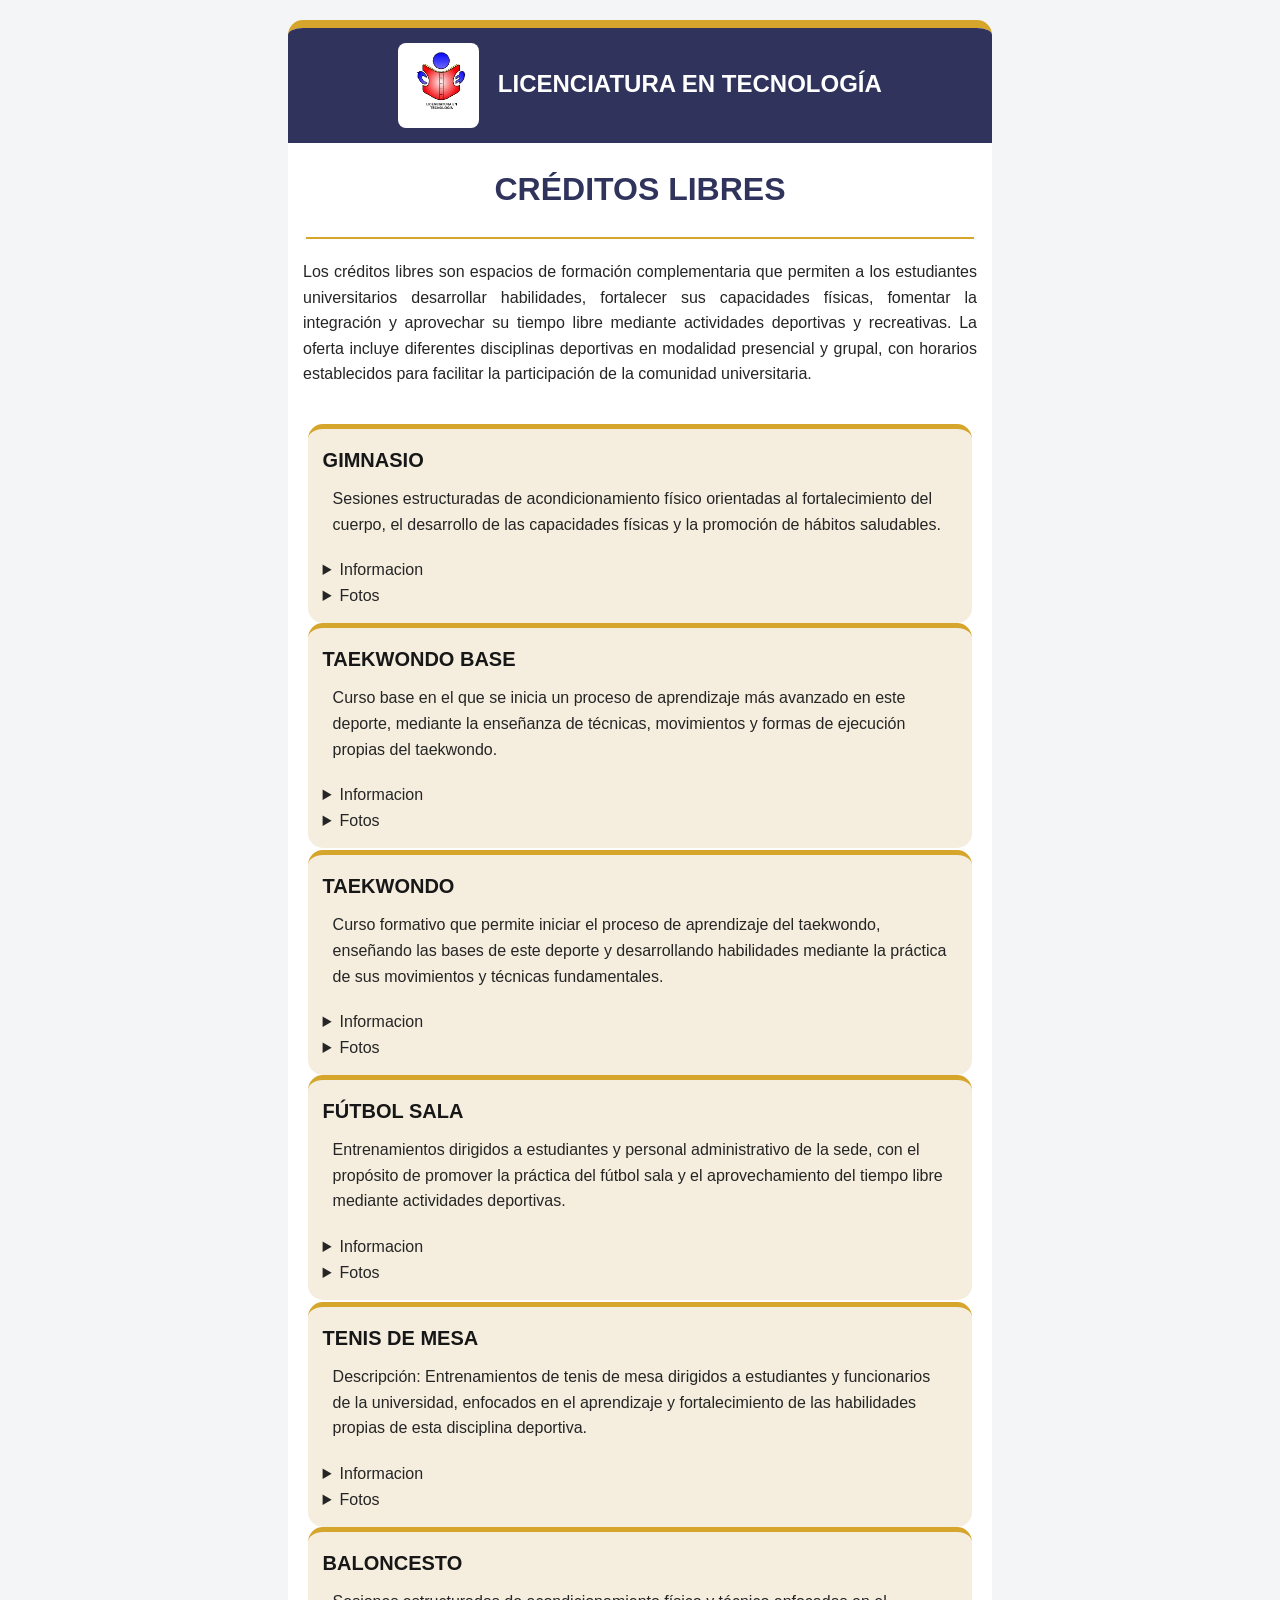
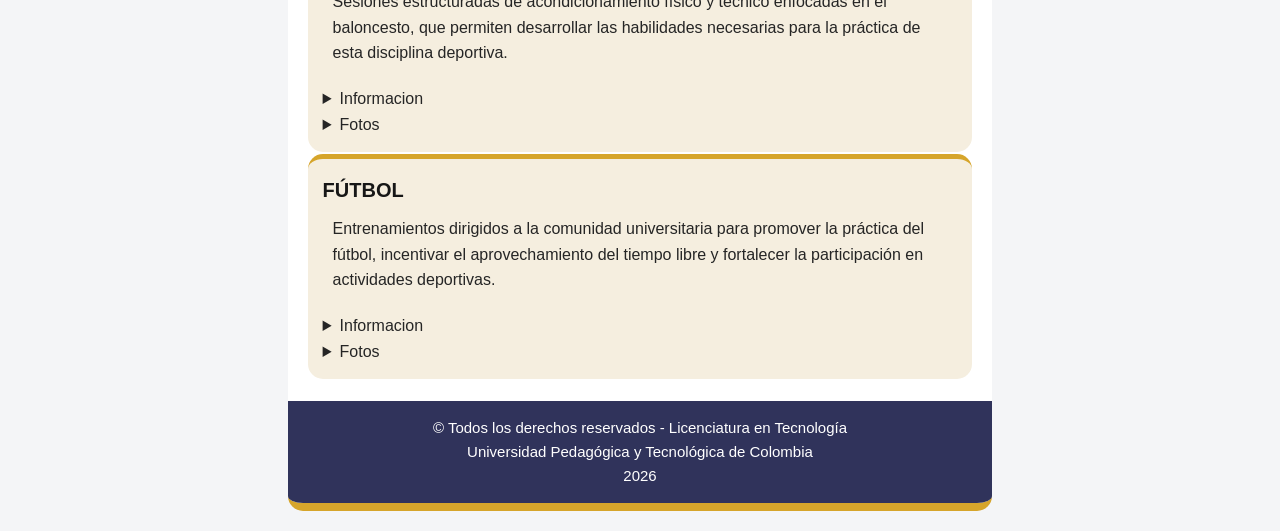
==== index.html @ f5bb831e "Add files via upload" ====
﻿
<!DOCTYPE html>
<html lang="es">

<head>
    <meta charset="UTF-8">
    <title>CRÉDITOS LIBRES</title>
    <link rel="stylesheet" href="estilos.css">
</head>

<body>
<div class="div_ppal">
    <p class="encabezado">
    <span class="caja_logo">
        <img src="lictec.png" alt="Logo de la Licenciatura en Tecnología">
    </span>
    LICENCIATURA EN TECNOLOGÍA
    </p>

    <div class="Intro">
	<h1>CRÉDITOS LIBRES</H1>
	<hr>
	<p class="text">Los créditos libres son espacios de formación complementaria que permiten a los estudiantes universitarios
	desarrollar habilidades, fortalecer sus capacidades físicas, fomentar la integración y aprovechar su tiempo libre
	mediante actividades deportivas y recreativas.
	La oferta incluye diferentes disciplinas deportivas en modalidad presencial y grupal, con horarios establecidos
	para facilitar la participación de la comunidad universitaria.
	</p>

   <!-- <p class="lema">
        Aprende Creando y Enseña para Transformar
    </p>

    <p class="institucion">
        Universidad Pedagógica y Tecnológica de Colombia
    </p>-->

  <table class="tarjetas">
            <td class="f1c1">
                <h3>GIMNASIO</h3>

                <p class="subpresentacion">Sesiones estructuradas de acondicionamiento físico orientadas al fortalecimiento del cuerpo, el
				desarrollo de las capacidades físicas y la promoción de hábitos saludables.</p>

        <details>
		  <summary>Informacion</summary>
		    <p class="subpresentacion1"><b>Objetivo:</b> Promover la actividad física, mejorar la condición corporal y fortalecer la coordinación, flexibilidad,
			resistencia y bienestar de los participantes.
			<br><b>Modalidad:</b> Presencial - Grupal.</p>
		    <table class="tabls1">     
			<thead>       
			  <tr>         
			    <th class="colum">Día</th>
				<th class="colum">Hora de Inicio</th>
                <th class="colum">Hora de Fin</th>
            	</tr>
            </thead>
			<tbody>
				<!-- Reemplaza o añade tus horarios aquí -->
			<tr>
				<td>Lunes</td>
				<td>8:00 a.m.</td>
				<td>8:00 p.m.</td>
			</tr>
			<tr>
				<td>Martes</td>
				<td>6:00 a.m.</td>
				<td>6:00 p.m.</td>
			</tr>
			<tr>
				<td>Miercoles</td>
				<td>6:00 a.m.</td>
				<td>6:00 p.m.</td>
			</tr>
			<tr>
				<td>Jueves</td>
				<td>6:00 a.m.</td>
				<td>6:00 p.m.</td>
			</tr>
			<tr>
				<td>Viernes</td>
				<td>6:00 a.m.</td>
				<td>12:00 p.m.</td>
			</tr>
	
				</tbody>     
				</table>
			</details>
			<details>
		  		<summary>Fotos</summary>
					<span class="foto">
						<img src="gym.jpeg" alt="Foto de Gimnasio">
					</span>
			</details>
            </td>

            <td class="f1c2">
                <h3>TAEKWONDO BASE</h3>

                <p class="subpresentacion">Curso base en el que se inicia un proceso de aprendizaje más avanzado en este deporte,
		mediante la enseñanza de técnicas, movimientos y formas de ejecución propias del taekwondo.</p>

                <details>
		  <summary>Informacion</summary>
		    <p class="subpresentacion1"><b>Objetivo:</b> Fortalecer las habilidades técnicas y físicas de los participantes, promoviendo la disciplina, el
			autocontrol, la coordinación y el respeto.
			<br><b>Modalidad:</b> Presencial – Grupal.</p>     
			<table class="tabls1">     
			<thead>       
			  <tr>         
			    <th class="colum">Día</th>
				<th class="colum">Hora de Inicio</th>
                <th class="colum">Hora de Fin</th>
            	</tr>
            </thead>
			<tbody>
				<!-- Reemplaza o añade tus horarios aquí -->
			<tr>
				<td>Martes</td>
				<td>12:00 p.m.</td>
				<td>2:00 p.m.</td>
			</tr>
			<tr>
				<td>Jueves</td>
				<td>12:00 p.m.</td>
				<td>2:00 p.m.</td>
			</tr>
			<tr>
				<td>Viernes</td>
				<td>8:00 a.m.</td>
				<td>10:00 a.m.</td>
			</tr>
			</tbody>     
			</table>
		</details>
		<details>
		  		<summary>Fotos</summary>
				<span class="foto">
						<img src="tae.jpeg" alt="Foto de Gimnasio">
				</span>
			</details>
		</td>
        </tr>
        <tr>
            <td class="f2c1">
                <h3>TAEKWONDO</h3>

                <p class="subpresentacion">Curso formativo que permite iniciar el proceso de aprendizaje del taekwondo, enseñando las bases
		de este deporte y desarrollando habilidades mediante la práctica de sus movimientos y técnicas fundamentales.</p>

		<details>
		  <summary>Informacion</summary>
		    <p class="subpresentacion1"><b>Objetivo:</b>Desarrollar las capacidades físicas, la coordinación, la disciplina y el respeto a través de la práctica del
			taekwondo.
			<br><b>Modalidad:</b> Presencial – Grupal.</p>
		   <table class="tabls1">     
			<thead>       
			  <tr>         
			    <th class="colum">Día</th>
				<th class="colum">Hora de Inicio</th>
                <th class="colum">Hora de Fin</th>
            	</tr>
            </thead>
			<tbody>
				<!-- Reemplaza o añade tus horarios aquí -->

			<tr>
				<td>Martes</td>
				<td>10:00 a.m.</td>
				<td>12:00 p.m.</td>
			</tr>
			<tr>
				<td>Jueves</td>
				<td>10:00 a.m.</td>
				<td>12:00 p.m.</td>
			</tr>
				</tbody>     
				</table>
		</details>
		<details>
		  		<summary>Fotos</summary>
				<span class="foto">
						<img src="tae2.jpeg" alt="Foto de Gimnasio">
				</span>
		</details>
            </td>

            <td class="f2c2">
                <h3>FÚTBOL SALA</h3>

                <p class="subpresentacion">Entrenamientos dirigidos a estudiantes y personal administrativo de la sede, con el propósito de
				promover la práctica del fútbol sala y el aprovechamiento del tiempo libre mediante actividades deportivas.</p>
 
		<details>
		  <summary>Informacion</summary>
		    <p class="subpresentacion1"><b>Objetivo:</b> Fortalecer las habilidades técnicas, la coordinación, el trabajo en equipo y la capacidad de cooperación
			a través del fútbol sala.
			<br><b>Modalidad:</b> Presencial – Grupal.</p>
		    <table class="tabls1">     
			<thead>       
			  <tr>         
			    <th class="colum">Día</th>
				<th class="colum">Hora de Inicio</th>
                <th class="colum">Hora de Fin</th>
            	</tr>
            </thead>
			<tbody>
				<!-- Reemplaza o añade tus horarios aquí -->
			<tr>
				<td>Lunes</td>
				<td>6:00 a.m.</td>
				<td>8:00 p.m.</td>
			</tr>
			<tr>
				<td>Martes</td>
				<td>6:00 p.m.</td>
				<td>8:00 p.m.</td>
			</tr>
			<tr>
				<td>Miercoles</td>
				<td>6:00 a.m.</td>
				<td>8:00 p.m.</td>
			</tr>
			<tr>
				<td>Jueves</td>
				<td>6:00 p.m.</td>
				<td>8:00 p.m.</td>
			</tr>	
				</tbody>     
				</table>
		</details>
		<details>
		  		<summary>Fotos</summary>
				<span class="foto">
						<img src="fsala.jpeg" alt="Foto de Gimnasio">
						<img src="fsala2.jpeg" alt="Foto de Gimnasio">
						<img src="fsala3.jpeg" alt="Foto de Gimnasio">
				</span>
		</details>
        </td>
        </tr>
        <tr>

            <td class="f3c1">
                <h3>TENIS DE MESA </h3>

                <p class="subpresentacion">Descripción: Entrenamientos de tenis de mesa dirigidos a estudiantes y funcionarios de la universidad,
		enfocados en el aprendizaje y fortalecimiento de las habilidades propias de esta disciplina deportiva.</p>

                <details>
		  <summary>Informacion</summary>
		    <p class="subpresentacion1"><b>Objetivo:</b> Desarrollar la coordinación, los reflejos, la concentración, la agilidad y las habilidades técnicas
			mediante la práctica del tenis de mesa.
			<br><b>Modalidad:</b> Presencial – Grupal.</p>
		    <table class="tabls1">     
			<thead>       
			  <tr>         
			    <th class="colum">Día</th>
				<th class="colum">Hora de Inicio</th>
                <th class="colum">Hora de Fin</th>
            	</tr>
            </thead>
			<tbody>
				<!-- Reemplaza o añade tus horarios aquí -->
			<tr>
				<td>Lunes</td>
				<td>10:00 a.m.</td>
				<td>12:00 p.m.</td>
			</tr>
			<tr>
				<td>Martes</td>
				<td>10:00 a.m.</td>
				<td>12:00 p.m.</td>
			</tr>
			<tr>
				<td>Miercoles</td>
				<td>10:00 a.m.</td>
				<td>12:00 p.m.</td>
			</tr>
			<tr>
				<td>Jueves</td>
				<td>10:00 a.m.</td>
				<td>12:00 p.m.</td>
			</tr>
			<tr>
				<td>Viernes</td>
				<td>10:00 a.m.</td>
				<td>12:00 p.m.</td>
			</tr>
	
				</tbody>     
				</table>
		</details>
		<details>
		  		<summary>Fotos</summary>
				<span class="foto">
						<img src="tenis.jpeg" alt="Foto de Gimnasio">
						<img src="tenis2.jpeg" alt="Foto de Gimnasio">
						<img src="tenisf.jpeg" alt="Foto de Gimnasio">
				</span>
		</details>
        </td>
        <td class="f3c2">
            <h3>BALONCESTO</h3>

            <p class="subpresentacion">Sesiones estructuradas de acondicionamiento físico y técnico enfocadas en el baloncesto, que
			permiten desarrollar las habilidades necesarias para la práctica de esta disciplina deportiva.</p>
                
		<details>
		  <summary>Informacion</summary>
		    <p class="subpresentacion1"><b>Objetivo:</b> Fortalecer las capacidades físicas, las habilidades técnicas, la coordinación y el trabajo en equipo
			mediante ejercicios y actividades relacionadas con el baloncesto.
			<br><b>Modalidad:</b> Presencial – Grupal.</p>
		    <table class="tabls1">     
			<thead>       
			  <tr>         
			    <th class="colum">Día</th>
				<th class="colum">Hora de Inicio</th>
                <th class="colum">Hora de Fin</th>
            	</tr>
            </thead>
			<tbody>
				<!-- Reemplaza o añade tus horarios aquí -->
			<tr>
				<td>Lunes</td>
				<td>2:00 p.m.</td>
				<td>4:00 p.m.</td>
			</tr>
			<tr>
				<td>Martes</td>
				<td>6:00 p.m.</td>
				<td>8:00 p.m.</td>
			</tr>
			<tr>
				<td>Miercoles</td>
				<td>6:00 p.m.</td>
				<td>8:00 p.m.</td>
			</tr>
			<tr>
				<td>Viernes</td>
				<td>6:00 a.m.</td>
				<td>8:00 a.m.</td>
			</tr>
	
				</tbody>     
				</table>
		</details>
		<details>
		  		<summary>Fotos</summary>
				<span class="foto">
						<img src="balon.jpeg" alt="Foto de Gimnasio">
						<img src="balon2.jpeg" alt="Foto de Gimnasio">
				</span>
		</details>
        </td>
        </tr>
		<tr>
        	<td class="f3c1">
                <h3>FÚTBOL</h3>

                <p class="subpresentacion">Entrenamientos dirigidos a la comunidad universitaria para promover la práctica del fútbol,
				incentivar el aprovechamiento del tiempo libre y fortalecer la participación en actividades deportivas.</p>        
		<details>
		  <summary>Informacion</summary>
		    <p class="subpresentacion1"><b>Objetivo:</b> Desarrollar las habilidades técnicas y físicas de los participantes, fomentando el trabajo en equipo, la
			cooperación, la disciplina y la integración.
			<br><b>Modalidad:</b> Presencial – Grupal.</p>
		   <table class="tabls1">     
			<thead>       
			  <tr>         
			    <th class="colum">Día</th>
				<th class="colum">Hora de Inicio</th>
                <th class="colum">Hora de Fin</th>
            	</tr>
            </thead>
			<tbody>
				<!-- Reemplaza o añade tus horarios aquí -->
			<tr>
				<td>Lunes</td>
				<td>12:00 p.m.</td>
				<td>2:00 p.m.</td>
			</tr>
			<tr>
				<td>Martes</td>
				<td>12:00 p.m.</td>
				<td>2:00 p.m.</td>
			</tr>
			<tr>
				<td>Miercoles</td>
				<td>12:00 p.m.</td>
				<td>2:00 p.m.</td>
			</tr>
			<tr>
				<td>Jueves</td>
				<td>12:00 p.m.</td>
				<td>2:00 p.m.</td>
			</tr>	
				</tbody>     
				</table>
		</details>
        <details>
		  		<summary>Fotos</summary>
				<p></p>
		</details>
		</td>
        </tr>
    </table>

    <p class="pie">
              &copy; Todos los derechos reservados - Licenciatura en Tecnología
        <br>
        Universidad Pedagógica y Tecnológica de Colombia
        <br>
        2026
    </p>

</div>

</body>
</html>
---- estilos.css ----
body {
    font-family: Arial, sans-serif;
    font-size: 16px;
    color: #252525;
    background-color: #F4F5F7;
    margin: 0;
    line-height: 1.6;
}



.div_ppal {
    width: 55%;
    margin: 20px auto;
    padding: 0;
    background-color: white;
    border-radius: 15px;
    overflow: hidden;
    border-top: 8px solid #D6A52B;
    border-bottom: 8px solid #D6A52B;
}

.caja_logo {
    display: inline-block;
    background-color: white;
    padding: 8px;
    border-radius: 8px;
    vertical-align: middle;
    margin-right: 12px;
}

.caja_logo img {
    width: 90px;
    display: block;
}
.encabezado {
    background-color: #30335B;
    color: white;
    text-align: center;
    font-size: 24px;
    font-weight: bold;
    padding: 15px;
    margin: 0;
}

.encabezado img {
    width: 65px;
    height: auto;
    display: block;
    margin: 0 auto 8px auto;
}

.banner_principal {
    width: 93%;
    height:auto;
    display:inline-block;
    border-radius:10px;

}


h1{
    text-align: center;
    color: #30335B;
}

.text{
    padding: 0 15px 15px 15px;
    text-align:justify;
}



.lema {
    background-color: #30335B;
    color: #D6A52B;
    text-align: center;
    font-size: 18px;
    padding: 0 15px 15px 15px;
    margin: 0;
}

.institucion {
    background-color: #30335B;
    color: white;
    text-align: center;
    font-size: 14px;
    padding: 0 15px 15px 15px;
    margin: 0;
}



h2 {
    font-size: 28px;
    color: #30335B;
    text-align: center;
    margin: 15px;
}

.presentacion {
    font-size: 18px;
    color: #252525;
    text-align: center;
    margin: 10px 20px;
}

hr {
    border: 0;
    height: 2px;
    background-color: #D6A52B;
    width: 95%;
    margin: 20px auto;
}


.tablas {

    width: 50%;

    border-collapse: collapse;

    margin-top: 12px;
  font-size: 0.9rem;

}

.tablas tr:hover {

    background-color: #f1f5f9;

}

.tabls1 {
    width: 80%;
    border-collapse: collapse;
    margin-top: 10px;
    font-size: 14px;
}

/* Centrar o alinear las celdas de horarios si lo prefieres */
.tabls1 th, 
.tabls1 td {
    padding: 8px 10px;
    text-align: center; /* Centra los días y las horas para mayor orden */
    border-bottom: 1px solid #D6A52B;
}

/* Color y estilo de la cabecera de la tabla de horarios */
.tabls1 th {
    background-color: #D6A52B; /* Coincide con el azul institucional de tu web */
    color: #020202;            /* Texto blanco */
    font-weight: bold;
}

.tarjetas {   
    width: 95%;
    margin: 20px auto;
}  

.f1c1, .f2c2, .f3c1 {
    background-color: #F5EEDF;
    display: block;
    width: 100%;
    box-sizing: border-box;
    padding: 15px;
    border: none;
    border-top: 5px solid #D6A52B;
    border-radius: 15px;
    background-color: #F5EEDF;
}

.f1c2, .f2c1, .f3c2 {
    background-color: #EDF0F5;
    display: block;
    width: 100%;
    box-sizing: border-box;
    padding: 15px;
    border: none;
    border-top: 5px solid #D6A52B;
    border-radius: 15px;
    background-color: #F5EEDF;
}




.tarjetas h3 {

    font-size: 20px;

    color: #171717;

    margin: 0 0 5px 0;

}



.tarjetas p {

    font-size: 16px;

    color: #252525;

    text-align: left;

    margin: 5px 0;

}




.tarjetas a {

    font-size: 16px;

    color: #30335B;

    text-decoration: none;

    font-weight: bold;
}

.pie {
    background-color: #30335B;
    color: white;
    text-align: center;
    font-size: 15px;
    
    padding: 15px;
    margin: 0;
}


.titulo_inicio {
    background-color: #F5EEDF;
    color: #30335B;
    text-align: center;
    font-size: 28px;
    padding: 15px 10px 5px 10px;
    margin: 0;
}

.presentacion {
    background-color: #F5EEDF;
    color: #30335B;
    text-align: center;
    font-size: 18px;
    font-weight: bold;
    padding: 5px 10px;
    margin: 0;
}

.subpresentacion {
    background-color: #F5EEDF;
    color: #252525;
    text-align: center;
    font-size: 16px;
    padding: 5px 10px 15px 10px;
    margin: 0;
}

.subpresentacion1 {
    background-color: #F5EEDF;
    color: #252525;
    text-align: center;
    font-size: 10px;
    padding: 5px 10px 15px 10px;
    margin: 0;
}

.foto {
    display: flex;
    padding: 8px;
    border-radius: 1px;
    vertical-align: middle;
    margin-right: 12px;
}

.foto img {
    width: 200px;
    display: block;
}
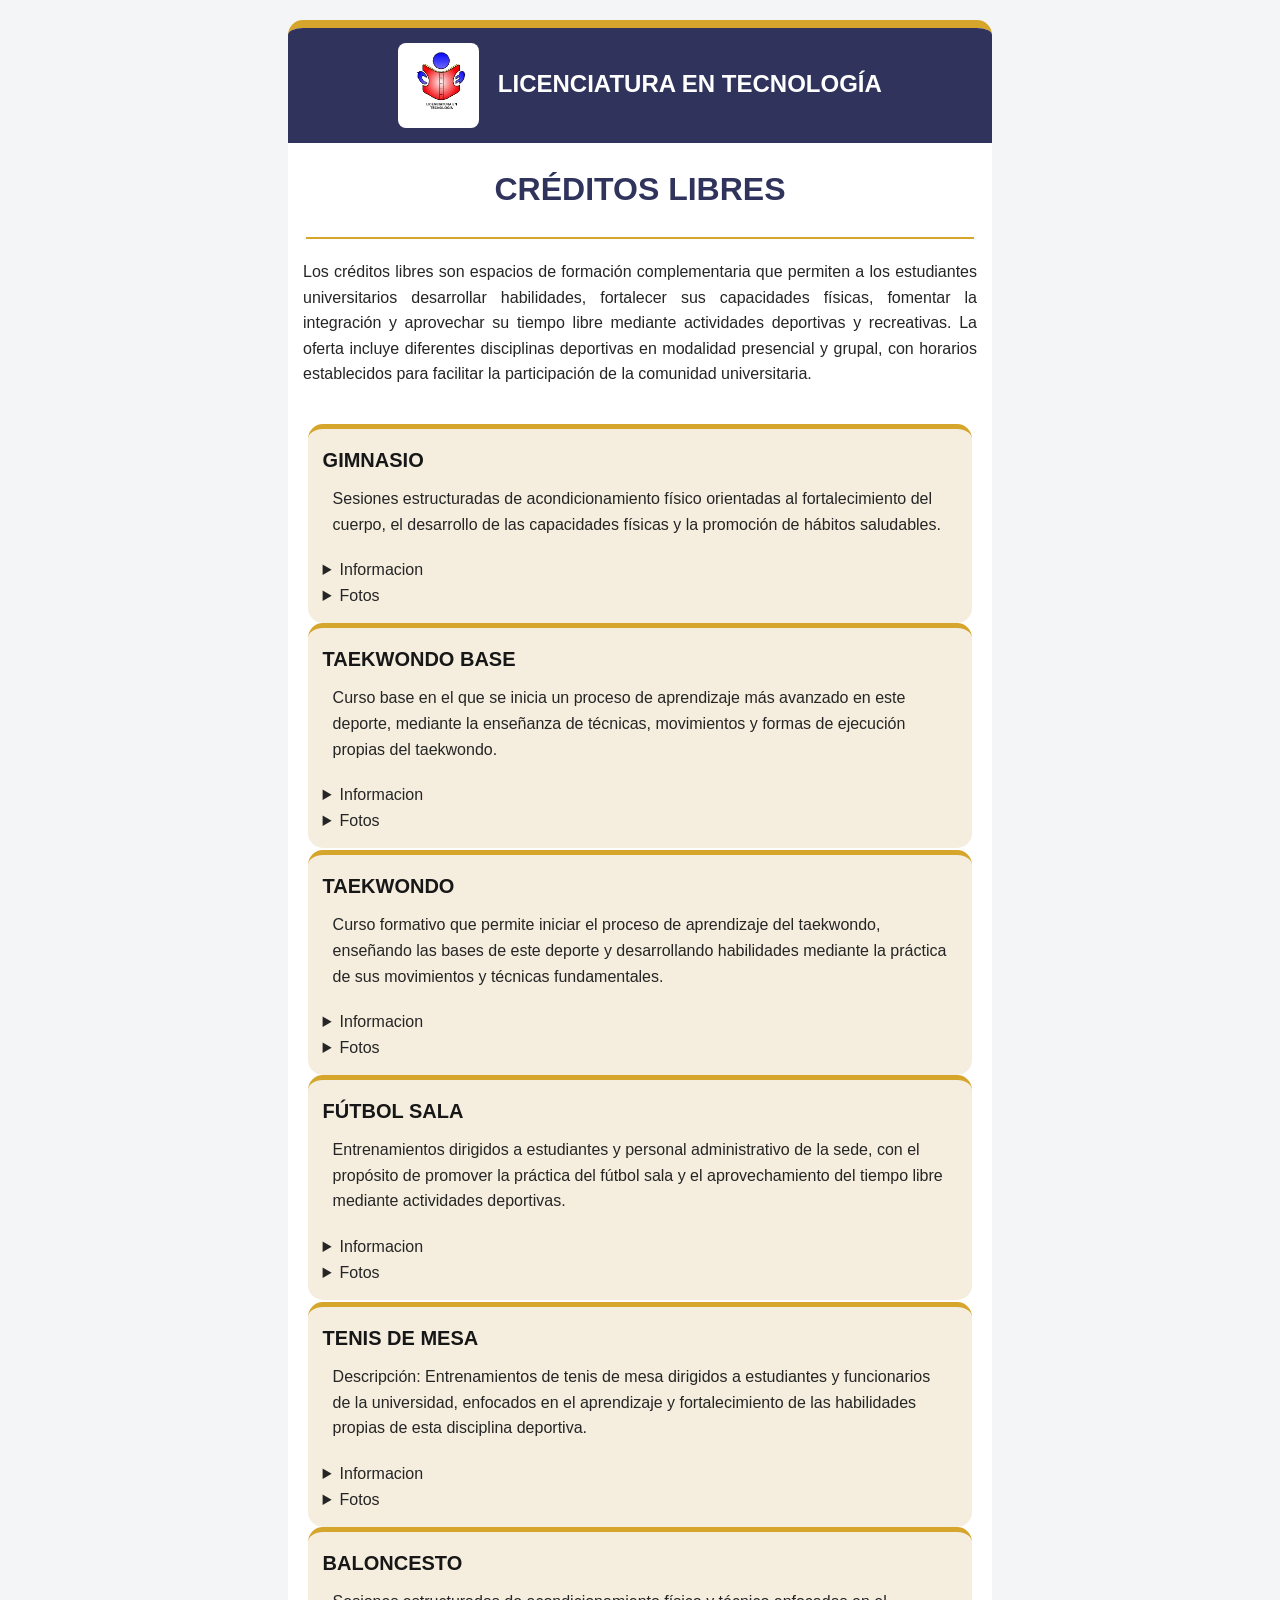
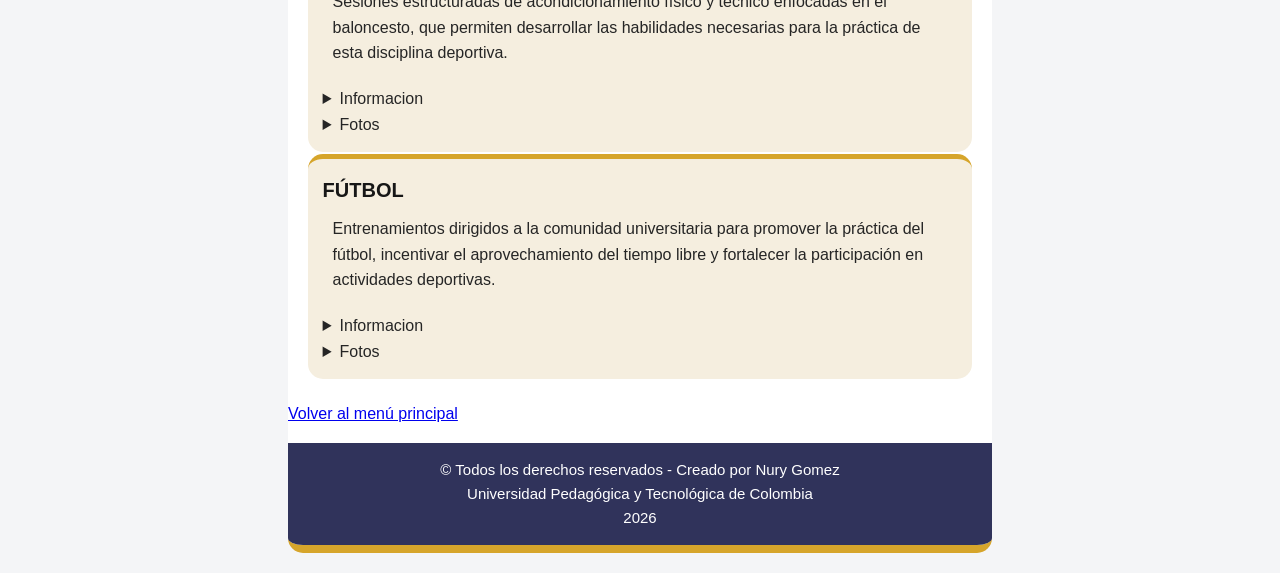
==== commit bccbc757: "Update index.html" ====
--- a/index.html
+++ b/index.html
@@ -1,4 +1,4 @@
-﻿
+
 <!DOCTYPE html>
 <html lang="es">
 
@@ -12,7 +12,7 @@
 <div class="div_ppal">
     <p class="encabezado">
     <span class="caja_logo">
-        <img src="lictec.png" alt="Logo de la Licenciatura en Tecnología">
+        <img src="img/lictec.png" alt="Logo de la Licenciatura en Tecnología">
     </span>
     LICENCIATURA EN TECNOLOGÍA
     </p>
@@ -88,9 +88,11 @@
 			</details>
 			<details>
 		  		<summary>Fotos</summary>
-					<span class="foto">
-						<img src="gym.jpeg" alt="Foto de Gimnasio">
-					</span>
+				<div class="galeria">
+					<div class="foto">
+						<img src=img/gym.jpeg" alt="Foto de Gimnasio">
+					</div>
+				</div>
 			</details>
             </td>
 
@@ -135,9 +137,11 @@
 		</details>
 		<details>
 		  		<summary>Fotos</summary>
-				<span class="foto">
-						<img src="tae.jpeg" alt="Foto de Gimnasio">
-				</span>
+				<div class="galeria">
+					<div class="foto">
+						<img src="img/tae.jpeg" alt="Foto de Gimnasio">
+					</div>
+				</div>
 			</details>
 		</td>
         </tr>
@@ -179,9 +183,10 @@
 		</details>
 		<details>
 		  		<summary>Fotos</summary>
-				<span class="foto">
-						<img src="tae2.jpeg" alt="Foto de Gimnasio">
-				</span>
+				<div class="galeria">
+					<div class="foto">
+						<img src="img/tae2.jpeg" alt="Foto de Gimnasio">
+					</div>
 		</details>
             </td>
 
@@ -231,11 +236,17 @@
 		</details>
 		<details>
 		  		<summary>Fotos</summary>
-				<span class="foto">
-						<img src="fsala.jpeg" alt="Foto de Gimnasio">
-						<img src="fsala2.jpeg" alt="Foto de Gimnasio">
-						<img src="fsala3.jpeg" alt="Foto de Gimnasio">
-				</span>
+				<div class="galeria">
+					<div class="foto">
+						<img src="img/fsala.jpeg" alt="Foto de Gimnasio">
+					</div>
+					<div class="foto">
+						<img src="img/fsala2.jpeg" alt="Foto de Gimnasio">
+					</div>
+					<div class="foto">
+						<img src="img/fsala3.jpeg" alt="Foto de Gimnasio">
+					</div>
+				</div>
 		</details>
         </td>
         </tr>
@@ -293,11 +304,17 @@
 		</details>
 		<details>
 		  		<summary>Fotos</summary>
-				<span class="foto">
-						<img src="tenis.jpeg" alt="Foto de Gimnasio">
-						<img src="tenis2.jpeg" alt="Foto de Gimnasio">
-						<img src="tenisf.jpeg" alt="Foto de Gimnasio">
-				</span>
+				<div class="galeria">
+					<div class="foto">
+						<img src="img/tenis.jpeg" alt="Foto de Gimnasio">
+					</div>
+					<div class="foto">
+						<img src="img/tenis2.jpeg" alt="Foto de Gimnasio">
+					</div>
+					<div class="foto">
+						<img src="img/tenisf.jpeg" alt="Foto de Gimnasio">
+					</div>
+				</div>
 		</details>
         </td>
         <td class="f3c2">
@@ -347,10 +364,14 @@
 		</details>
 		<details>
 		  		<summary>Fotos</summary>
-				<span class="foto">
-						<img src="balon.jpeg" alt="Foto de Gimnasio">
-						<img src="balon2.jpeg" alt="Foto de Gimnasio">
-				</span>
+				<div class="galeria">
+					<div class="foto">
+						<img src="img/balon.jpeg" alt="Foto de Gimnasio">
+					</div>
+					<div class="foto">
+						<img src="img/balon2.jpeg" alt="Foto de Gimnasio">
+					</div>
+				</div>
 		</details>
         </td>
         </tr>
@@ -400,14 +421,19 @@
 		</details>
         <details>
 		  		<summary>Fotos</summary>
-				<p></p>
+				<div class="galeria">
+					<div class="foto">
+						<img src="" alt="Foto de Gimnasio">
+					</div>
+				</div>
 		</details>
 		</td>
         </tr>
     </table>
-
+    <p class="volver"><a href="proyecto lictec/index.html">Volver al menú principal</a></p>
+  </main>
     <p class="pie">
-              &copy; Todos los derechos reservados - Licenciatura en Tecnología
+              &copy; Todos los derechos reservados - Creado por Nury Gomez
         <br>
         Universidad Pedagógica y Tecnológica de Colombia
         <br>
@@ -418,3 +444,4 @@
 
 </body>
 </html>
+
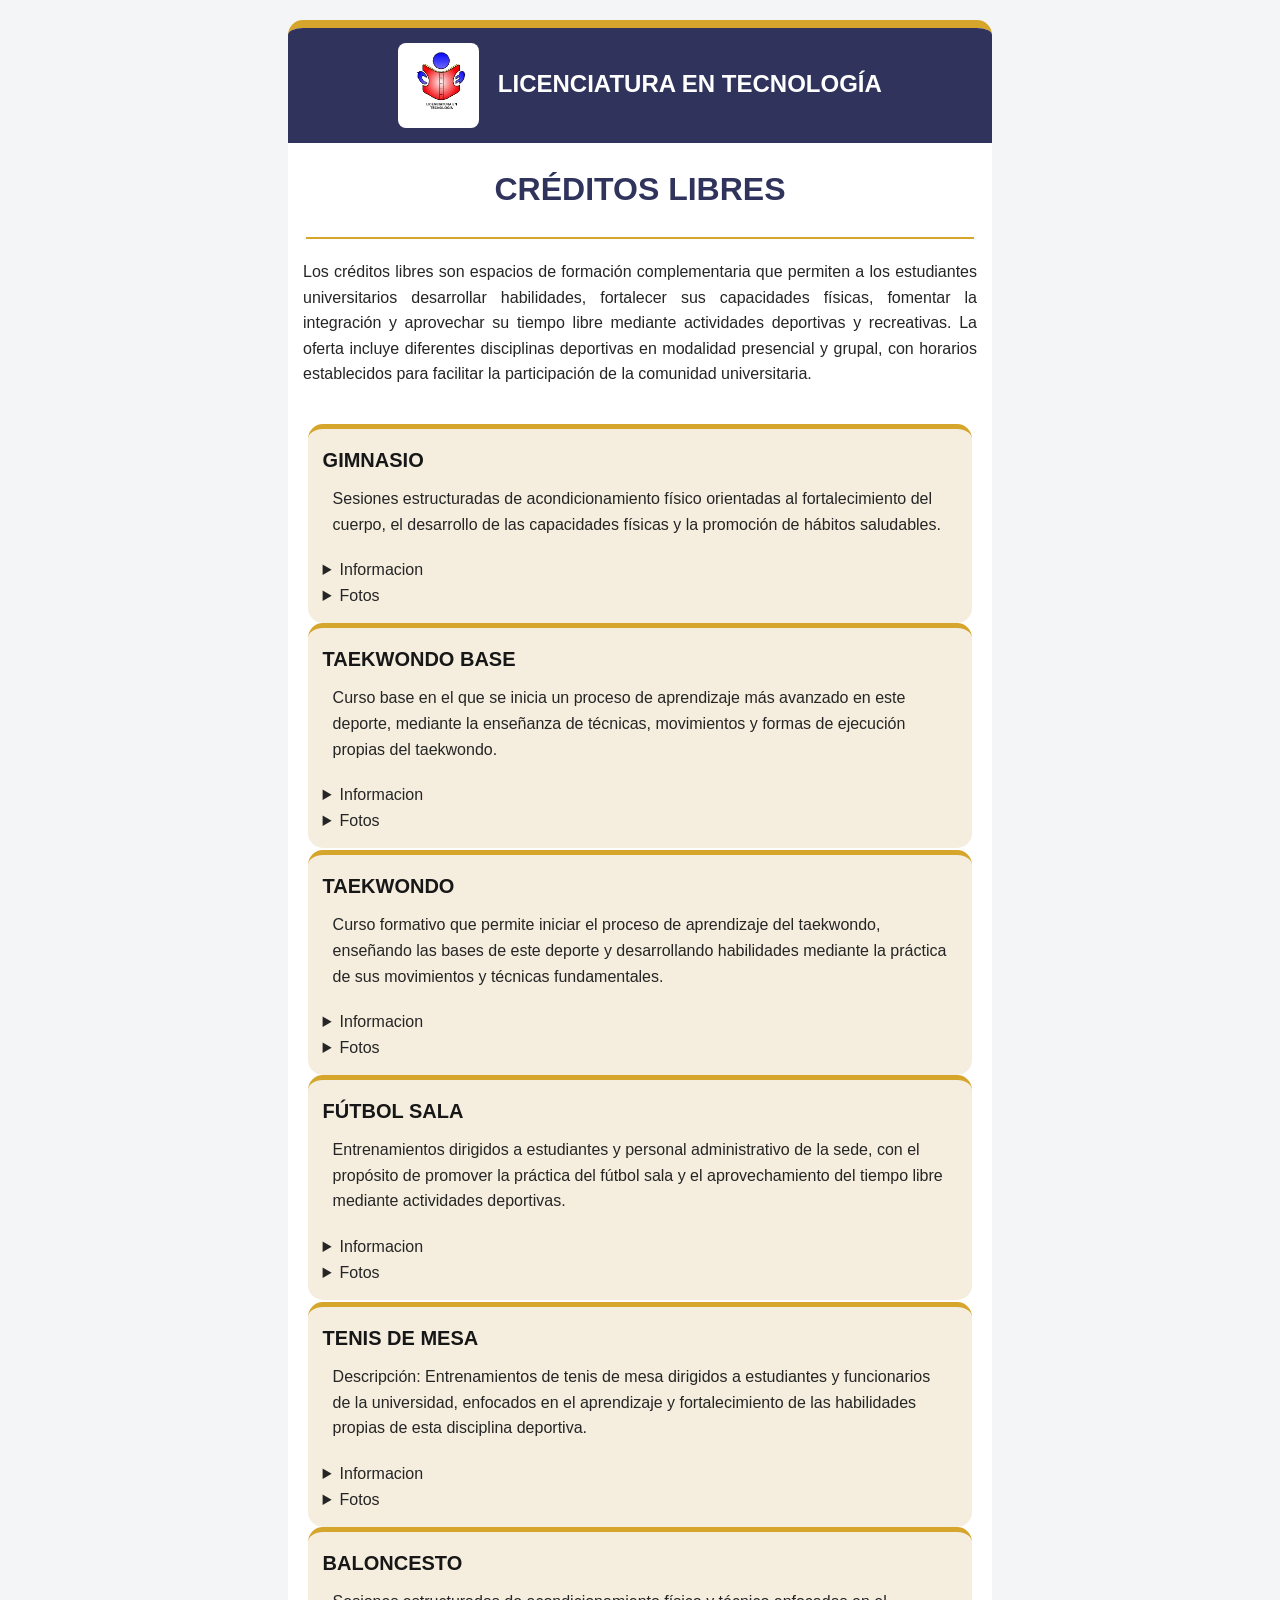
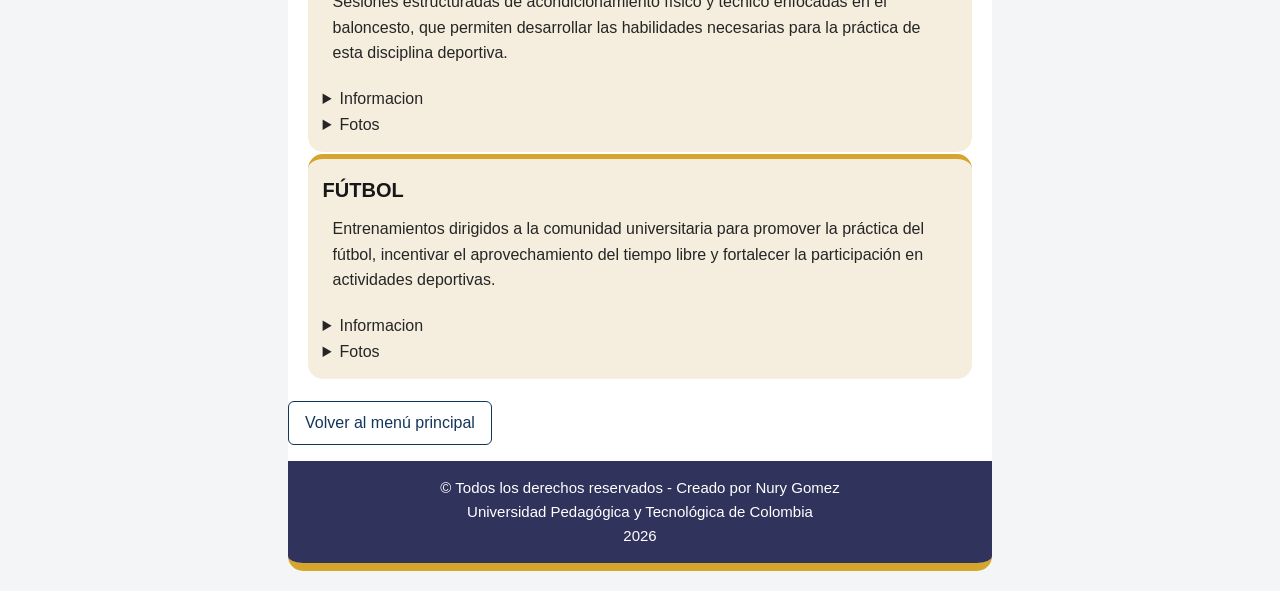
==== commit dd3253d0: "Update index.html" ====
--- a/index.html
+++ b/index.html
@@ -92,6 +92,12 @@
 					<div class="foto">
 						<img src=img/gym.jpeg" alt="Foto de Gimnasio">
 					</div>
+					<div class="foto">
+						<img src=img/gym1.jpeg" alt="Foto de Gimnasio">
+					</div> 
+					<div class="foto">
+						<img src=img/gym2.jpeg" alt="Foto de Gimnasio">
+					</div>
 				</div>
 			</details>
             </td>
@@ -423,7 +429,16 @@
 		  		<summary>Fotos</summary>
 				<div class="galeria">
 					<div class="foto">
-						<img src="" alt="Foto de Gimnasio">
+						<img src="img/soccer" alt="Foto de Gimnasio">
+					</div>
+					<div class="foto">
+						<img src="img/soccer1" alt="Foto de Gimnasio">
+					</div>
+					<div class="foto">
+						<img src="img/soccer2" alt="Foto de Gimnasio">
+					</div>
+					<div class="foto">
+						<img src="img/soccer3" alt="Foto de Gimnasio">
 					</div>
 				</div>
 		</details>
--- a/estilos.css
+++ b/estilos.css
@@ -272,15 +272,45 @@
     margin: 0;
 }
 
+.galeria {
+    display: flex;
+    gap: 24px; 
+    flex-wrap: wrap; 
+}
+
+
 .foto {
-    display: flex;
     padding: 8px;
-    border-radius: 1px;
-    vertical-align: middle;
-    margin-right: 12px;
+    width: 200px;
+    height: 200px;
+    box-shadow: 8px 10px 12px #D6A52B;
+    border-radius: 20px;
+    background-color: #fff;
 }
 
 .foto img {
-    width: 200px;
-    display: block;
-}+    width: 100%;
+    height: 100%;
+    object-fit: cover; 
+    border-radius: 12px; 
+    display: block;
+}
+
+.volver {
+  margin: 16px 0;
+}
+
+.volver a {
+  display: inline-block;
+  padding: 8px 16px;
+  border: 1px solid #12355b;
+  border-radius: 6px;
+  text-decoration: none;
+  color: #12355b;
+}
+
+.volver a:hover,
+.volver a:focus {
+  background: #12355b;
+  color: #fff;
+}
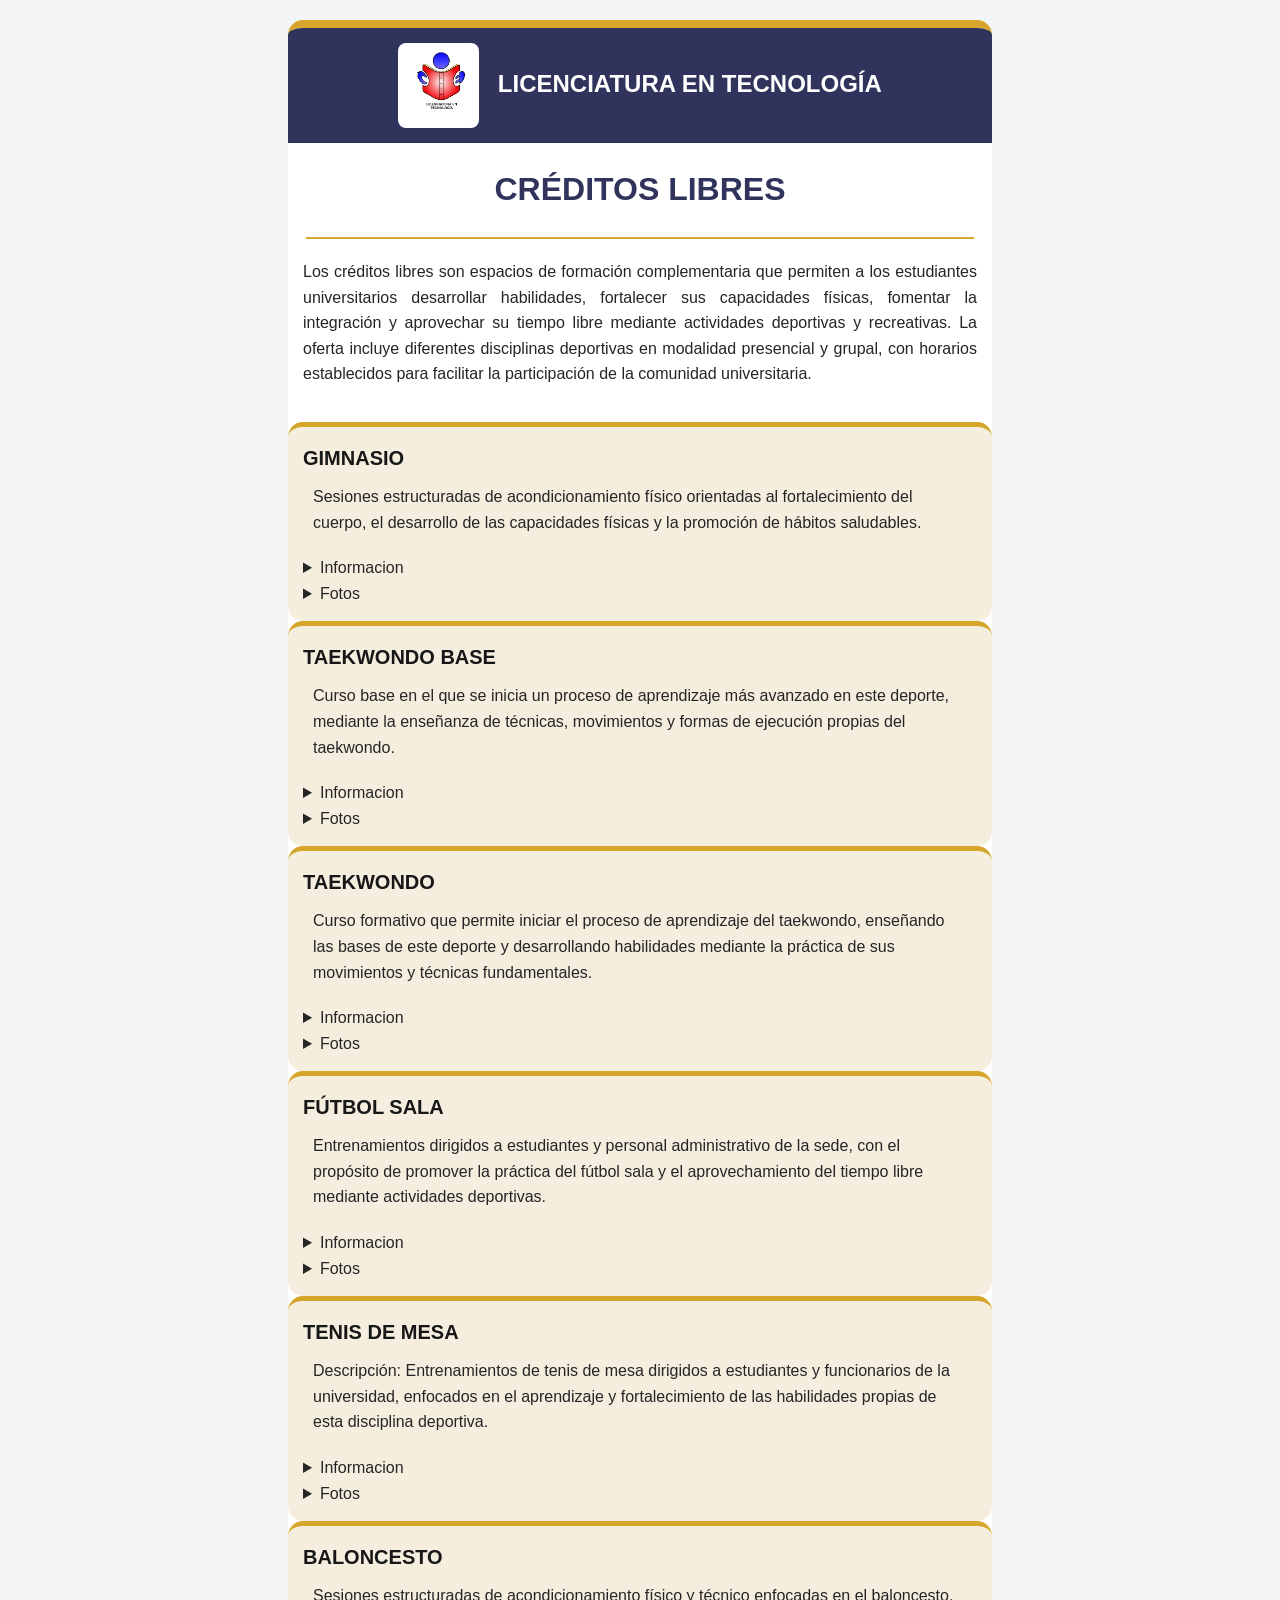
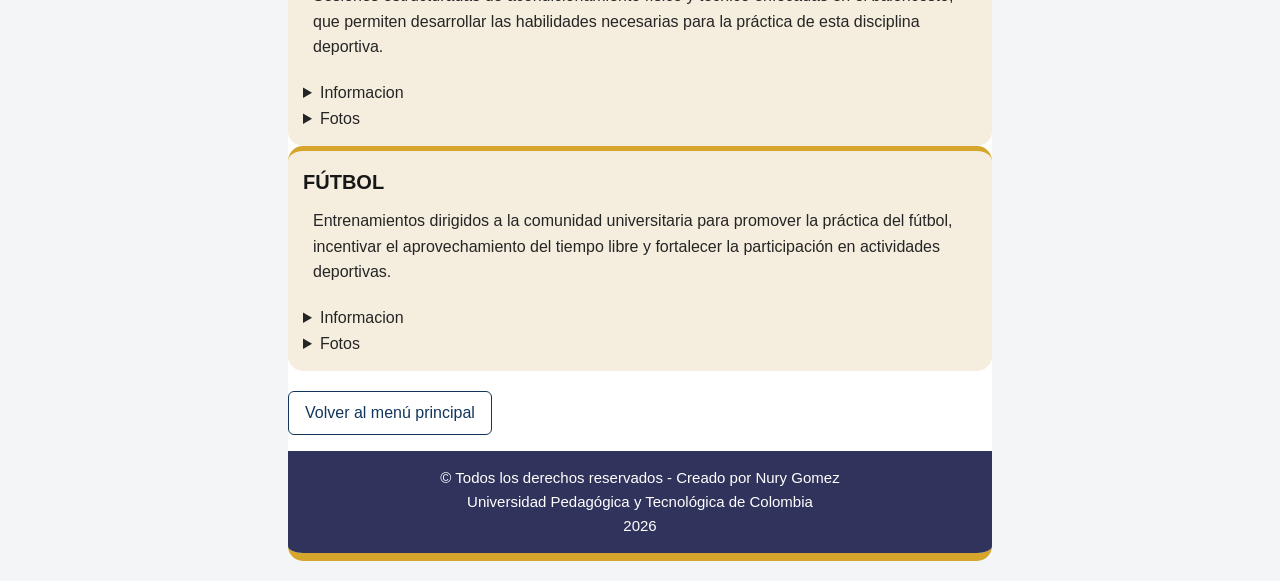
==== commit 7723f0b4: "Update index.html" ====
--- a/index.html
+++ b/index.html
@@ -3,6 +3,7 @@
 <html lang="es">
 
 <head>
+	<meta name="viewport" content="width=device-width, initial-scale=1.0">
     <meta charset="UTF-8">
     <title>CRÉDITOS LIBRES</title>
     <link rel="stylesheet" href="estilos.css">
@@ -90,13 +91,13 @@
 		  		<summary>Fotos</summary>
 				<div class="galeria">
 					<div class="foto">
-						<img src=img/gym.jpeg" alt="Foto de Gimnasio">
-					</div>
-					<div class="foto">
-						<img src=img/gym1.jpeg" alt="Foto de Gimnasio">
+						<img src="img/gym.jpeg" alt="Foto de Gimnasio">
+					</div>
+					<div class="foto">
+						<img src="img/gym1.jpeg" alt="Foto de Gimnasio">
 					</div> 
 					<div class="foto">
-						<img src=img/gym2.jpeg" alt="Foto de Gimnasio">
+						<img src="img/gym2.jpeg" alt="Foto de Gimnasio">
 					</div>
 				</div>
 			</details>
@@ -429,23 +430,23 @@
 		  		<summary>Fotos</summary>
 				<div class="galeria">
 					<div class="foto">
-						<img src="img/soccer" alt="Foto de Gimnasio">
-					</div>
-					<div class="foto">
-						<img src="img/soccer1" alt="Foto de Gimnasio">
-					</div>
-					<div class="foto">
-						<img src="img/soccer2" alt="Foto de Gimnasio">
-					</div>
-					<div class="foto">
-						<img src="img/soccer3" alt="Foto de Gimnasio">
+						<img src="img/soccer.jpeg" alt="Foto de Gimnasio">
+					</div>
+					<div class="foto">
+						<img src="img/soccer1.jpeg" alt="Foto de Gimnasio">
+					</div>
+					<div class="foto">
+						<img src="img/soccer2.jpeg" alt="Foto de Gimnasio">
+					</div>
+					<div class="foto">
+						<img src="img/soccer3.jpeg" alt="Foto de Gimnasio">
 					</div>
 				</div>
 		</details>
 		</td>
         </tr>
     </table>
-    <p class="volver"><a href="proyecto lictec/index.html">Volver al menú principal</a></p>
+    <p class="volver"><a href="https://narinconc.github.io/licteccompleto/">Volver al menú principal</a></p>
   </main>
     <p class="pie">
               &copy; Todos los derechos reservados - Creado por Nury Gomez
--- a/estilos.css
+++ b/estilos.css
@@ -314,3 +314,30 @@
   background: #12355b;
   color: #fff;
 }
+ .tarjetas {
+        width: 100%;
+        table-layout: auto;
+        border-spacing: 0;
+    }
+
+    .tarjetas tr {
+        display: block;
+        width: 100%;
+    }
+
+    .tarjetas td {
+        display: block;
+        width: 100%;
+        box-sizing: border-box;
+    }
+}
+
+
+@media screen and (max-width: 600px) {
+    .div_ppal {
+        width: 100%;
+        margin: 0 auto;
+        padding: 0;
+        border-radius: 0;
+    }
+}
